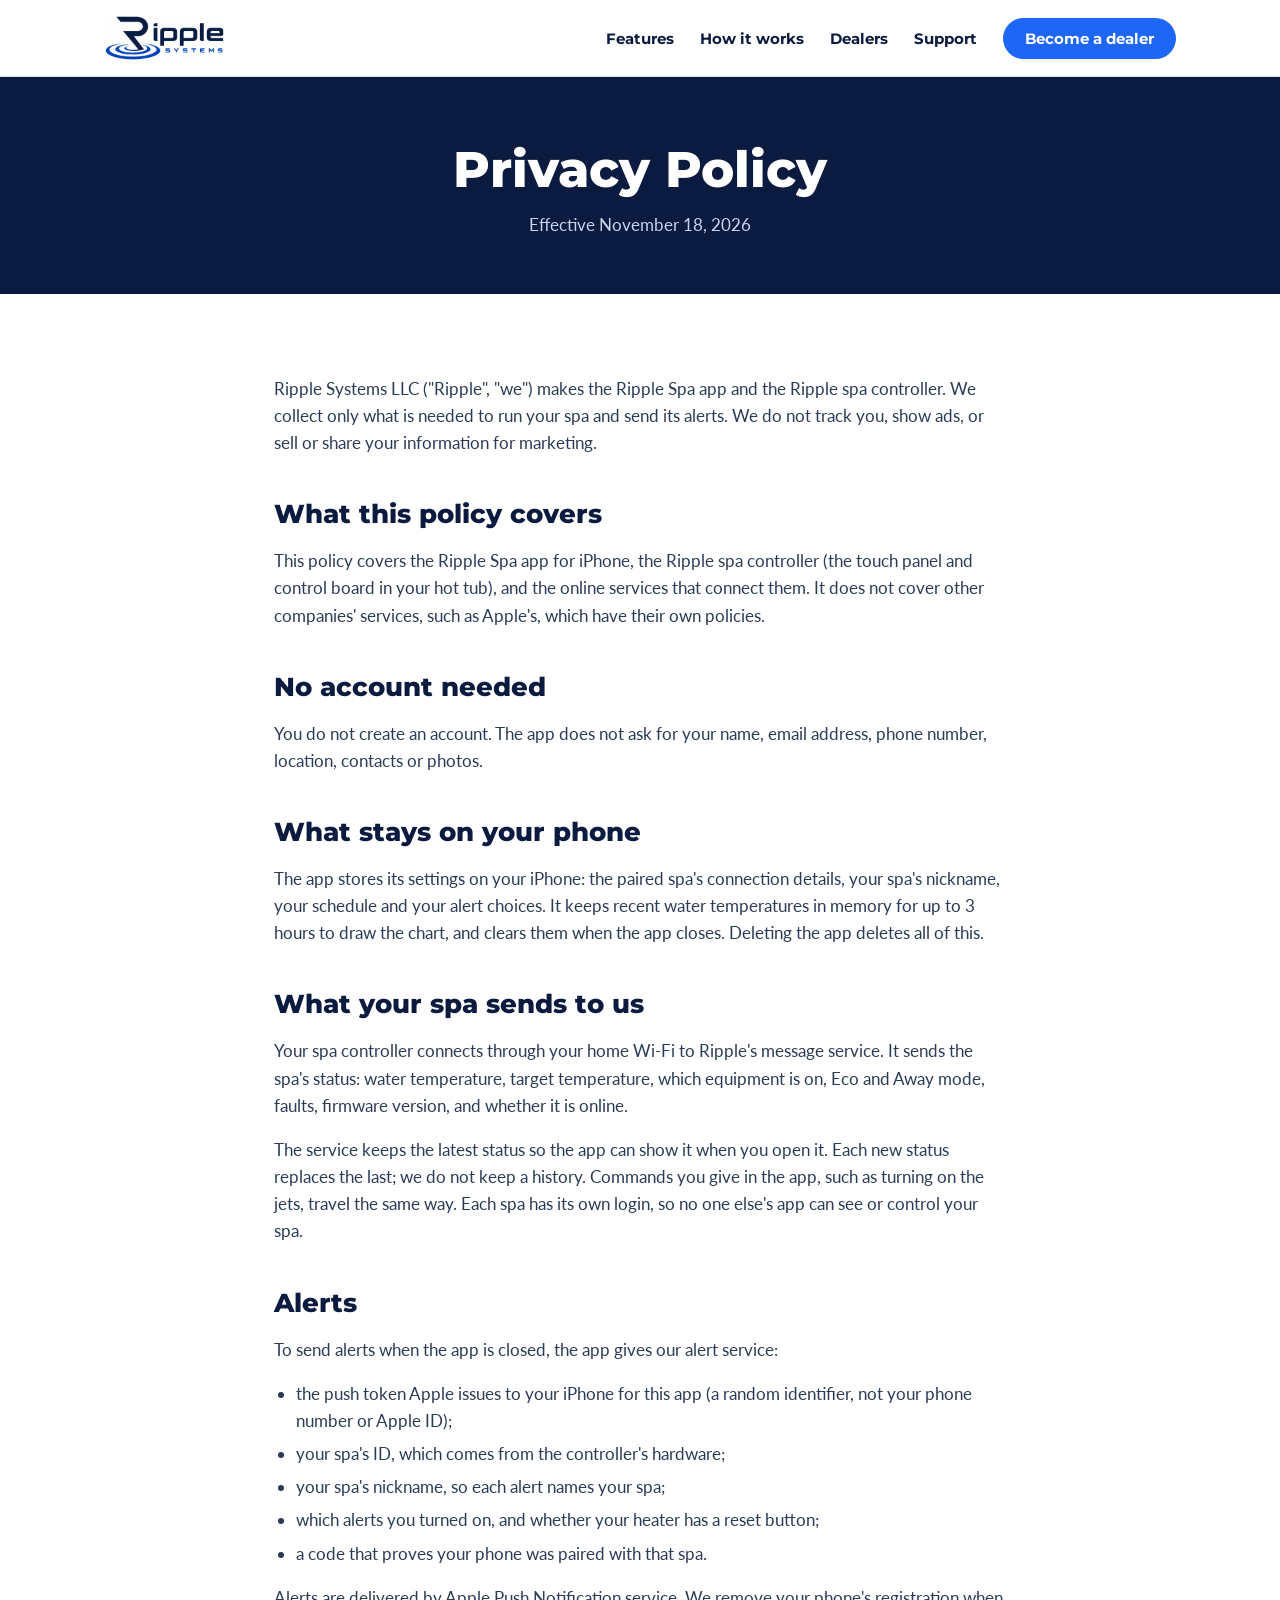
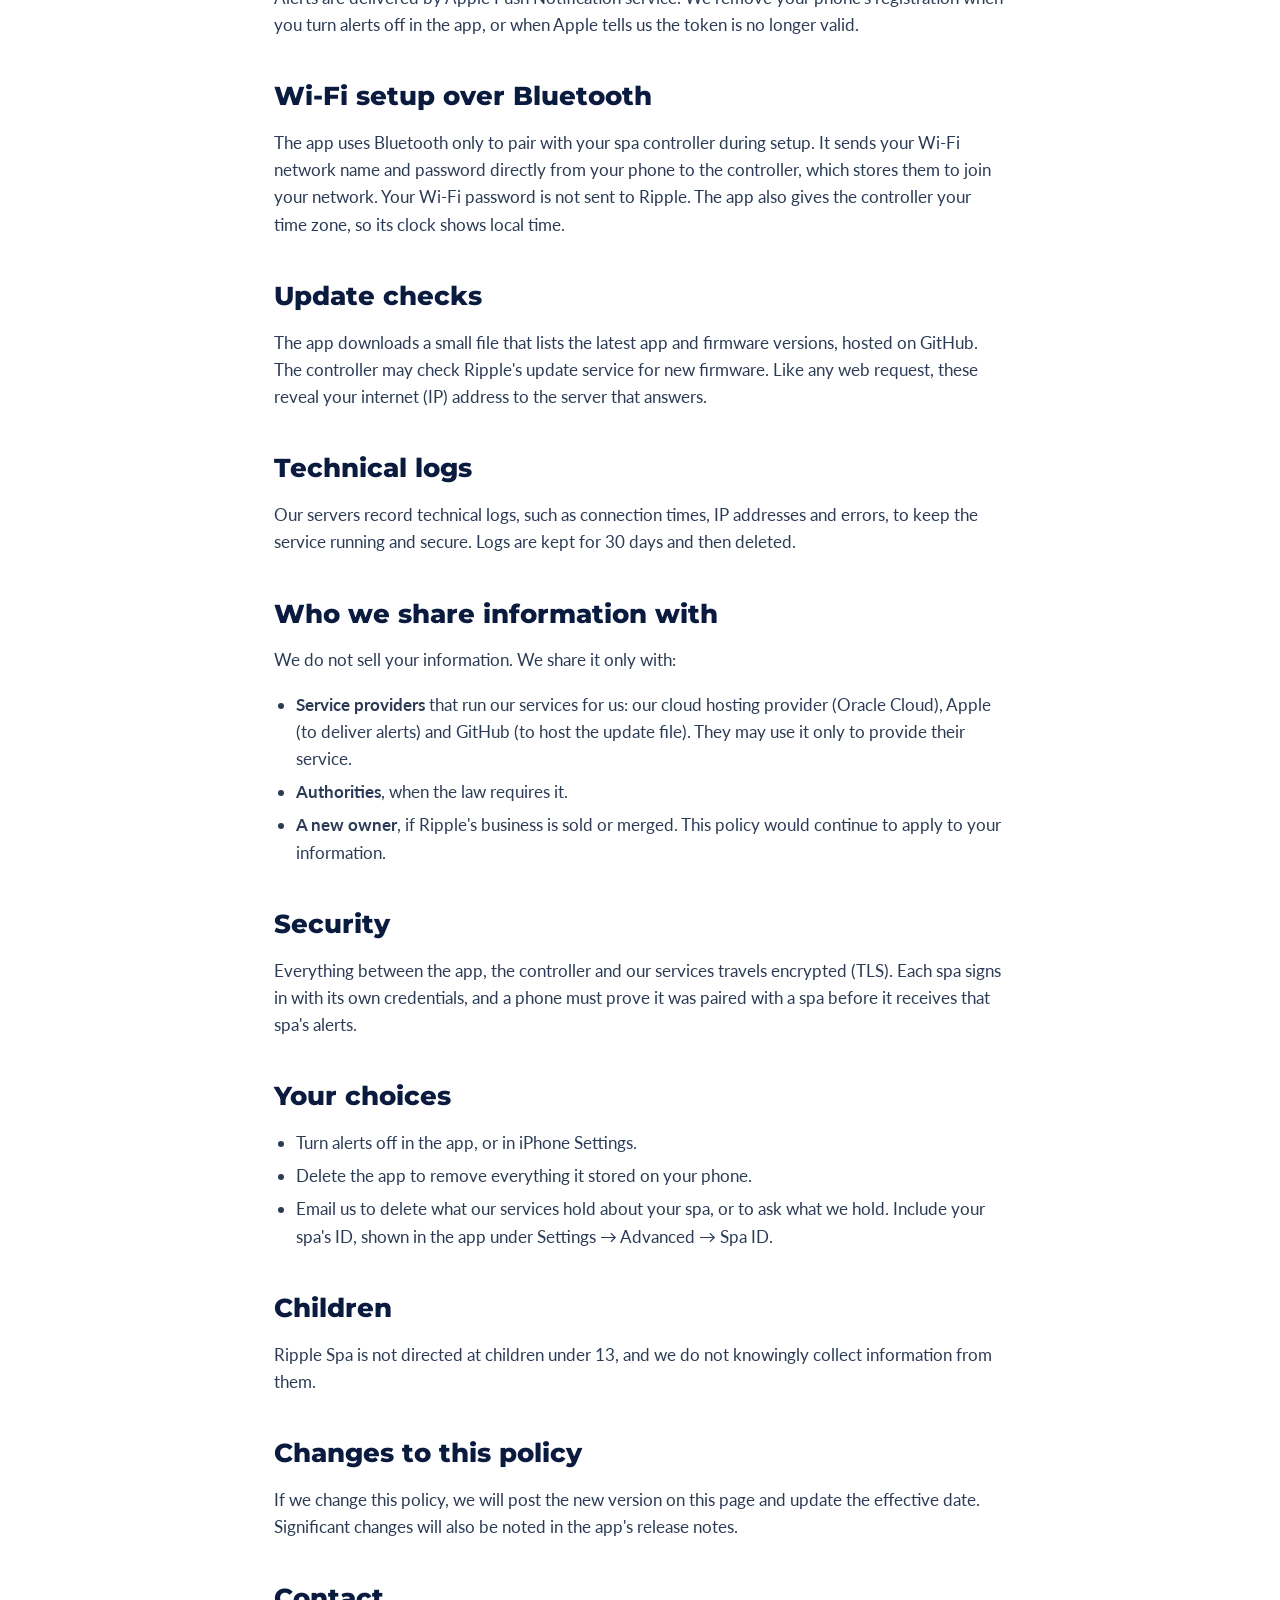
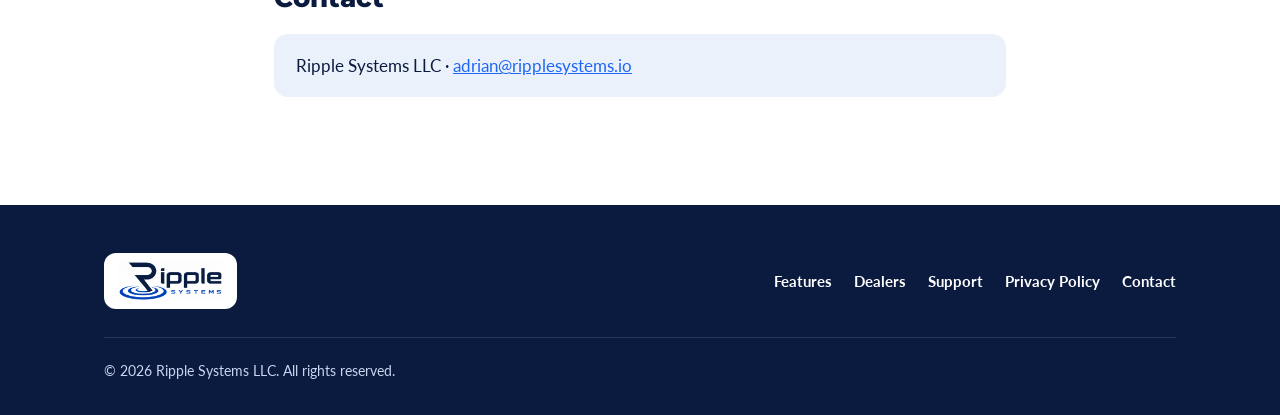
==== privacy/index.html @ 6550d997 "First revision of ripplesystems.io Home page from the dealer flyer, laid out after tidedrycleanerstx" ====
<!doctype html>
<html lang="en">
<head>
<meta charset="utf-8">
<meta name="viewport" content="width=device-width, initial-scale=1">
<title>Privacy Policy | Ripple Systems</title>
<meta name="description" content="How the Ripple Spa app, the Ripple spa controller and Ripple's services handle your information.">
<link rel="icon" href="/assets/favicon.png">
<link rel="apple-touch-icon" href="/assets/apple-touch-icon.png">
<link rel="preconnect" href="https://fonts.googleapis.com">
<link rel="preconnect" href="https://fonts.gstatic.com" crossorigin>
<link href="https://fonts.googleapis.com/css2?family=Montserrat:wght@600;700;800&family=Lato:wght@400;700&display=swap" rel="stylesheet">
<link rel="stylesheet" href="/styles.css">
</head>
<body>

<header class="site-header">
  <div class="wrap">
    <a class="brand" href="/"><img src="/assets/logo-banner.png" alt="Ripple Systems" width="121" height="46"></a>
    <nav class="nav" aria-label="Main">
      <a href="/#features">Features</a>
      <a href="/#how">How it works</a>
      <a href="/#dealers">Dealers</a>
      <a href="/support/">Support</a>
      <a class="btn btn-small" href="/#dealers">Become a dealer</a>
    </nav>
  </div>
</header>

<main>
  <section class="page-hero">
    <div class="wrap">
      <h1>Privacy Policy</h1>
      <p>Effective November 18, 2026</p>
    </div>
  </section>

  <article class="prose">
    <p>Ripple Systems LLC ("Ripple", "we") makes the Ripple Spa app and the Ripple spa controller. We collect only what is needed to run your spa and send its alerts. We do not track you, show ads, or sell or share your information for marketing.</p>

    <h2>What this policy covers</h2>
    <p>This policy covers the Ripple Spa app for iPhone, the Ripple spa controller (the touch panel and control board in your hot tub), and the online services that connect them. It does not cover other companies' services, such as Apple's, which have their own policies.</p>

    <h2>No account needed</h2>
    <p>You do not create an account. The app does not ask for your name, email address, phone number, location, contacts or photos.</p>

    <h2>What stays on your phone</h2>
    <p>The app stores its settings on your iPhone: the paired spa's connection details, your spa's nickname, your schedule and your alert choices. It keeps recent water temperatures in memory for up to 3 hours to draw the chart, and clears them when the app closes. Deleting the app deletes all of this.</p>

    <h2>What your spa sends to us</h2>
    <p>Your spa controller connects through your home Wi-Fi to Ripple's message service. It sends the spa's status: water temperature, target temperature, which equipment is on, Eco and Away mode, faults, firmware version, and whether it is online.</p>
    <p>The service keeps the latest status so the app can show it when you open it. Each new status replaces the last; we do not keep a history. Commands you give in the app, such as turning on the jets, travel the same way. Each spa has its own login, so no one else's app can see or control your spa.</p>

    <h2>Alerts</h2>
    <p>To send alerts when the app is closed, the app gives our alert service:</p>
    <ul>
      <li>the push token Apple issues to your iPhone for this app (a random identifier, not your phone number or Apple ID);</li>
      <li>your spa's ID, which comes from the controller's hardware;</li>
      <li>your spa's nickname, so each alert names your spa;</li>
      <li>which alerts you turned on, and whether your heater has a reset button;</li>
      <li>a code that proves your phone was paired with that spa.</li>
    </ul>
    <p>Alerts are delivered by Apple Push Notification service. We remove your phone's registration when you turn alerts off in the app, or when Apple tells us the token is no longer valid.</p>

    <h2>Wi-Fi setup over Bluetooth</h2>
    <p>The app uses Bluetooth only to pair with your spa controller during setup. It sends your Wi-Fi network name and password directly from your phone to the controller, which stores them to join your network. Your Wi-Fi password is not sent to Ripple. The app also gives the controller your time zone, so its clock shows local time.</p>

    <h2>Update checks</h2>
    <p>The app downloads a small file that lists the latest app and firmware versions, hosted on GitHub. The controller may check Ripple's update service for new firmware. Like any web request, these reveal your internet (IP) address to the server that answers.</p>

    <h2>Technical logs</h2>
    <p>Our servers record technical logs, such as connection times, IP addresses and errors, to keep the service running and secure. Logs are kept for 30 days and then deleted.</p>

    <h2>Who we share information with</h2>
    <p>We do not sell your information. We share it only with:</p>
    <ul>
      <li><b>Service providers</b> that run our services for us: our cloud hosting provider (Oracle Cloud), Apple (to deliver alerts) and GitHub (to host the update file). They may use it only to provide their service.</li>
      <li><b>Authorities</b>, when the law requires it.</li>
      <li><b>A new owner</b>, if Ripple's business is sold or merged. This policy would continue to apply to your information.</li>
    </ul>

    <h2>Security</h2>
    <p>Everything between the app, the controller and our services travels encrypted (TLS). Each spa signs in with its own credentials, and a phone must prove it was paired with a spa before it receives that spa's alerts.</p>

    <h2>Your choices</h2>
    <ul>
      <li>Turn alerts off in the app, or in iPhone Settings.</li>
      <li>Delete the app to remove everything it stored on your phone.</li>
      <li>Email us to delete what our services hold about your spa, or to ask what we hold. Include your spa's ID, shown in the app under Settings → Advanced → Spa ID.</li>
    </ul>

    <h2>Children</h2>
    <p>Ripple Spa is not directed at children under 13, and we do not knowingly collect information from them.</p>

    <h2>Changes to this policy</h2>
    <p>If we change this policy, we will post the new version on this page and update the effective date. Significant changes will also be noted in the app's release notes.</p>

    <h2>Contact</h2>
    <div class="callout">Ripple Systems LLC · <a href="mailto:adrian@ripplesystems.io">adrian@ripplesystems.io</a></div>
  </article>
</main>

<footer class="site-footer">
  <div class="wrap">
    <a class="footer-logo" href="/"><img src="/assets/logo-banner.png" alt="Ripple Systems" width="105" height="40"></a>
    <nav class="footer-links" aria-label="Footer">
      <a href="/#features">Features</a>
      <a href="/#dealers">Dealers</a>
      <a href="/support/">Support</a>
      <a href="/privacy/">Privacy Policy</a>
      <a href="mailto:adrian@ripplesystems.io">Contact</a>
    </nav>
    <div class="copyright">© 2026 Ripple Systems LLC. All rights reserved.</div>
  </div>
</footer>

</body>
</html>
---- styles.css ----
/* Ripple Systems — ripplesystems.io
   Layout after tidedrycleanerstx.com: a bold hero, a two-up action band, three
   icon steps, a pale stats band, a dark tile grid, a promo card, a contact band.
   Ripple's palette in their roles: blue for actions, amber for the one promo,
   navy for dark bands, pale blue for light ones. */

:root {
  --navy: #0B1B3F;
  --navy-2: #12285A;
  --blue: #1E66F5;
  --blue-dark: #1553C9;
  --cyan: #22D3EE;
  --amber: #FFB020;
  --pale: #EAF1FB;
  --ink: #0B1B3F;
  --muted: #4A5A73;
  --line: #D5DEEA;
  --white: #FFFFFF;
  --radius: 18px;
  --wrap: 1120px;
}

* { box-sizing: border-box; }

html { scroll-behavior: smooth; }

body {
  margin: 0;
  background: var(--white);
  color: var(--ink);
  font: 17px/1.6 'Lato', system-ui, sans-serif;
  -webkit-font-smoothing: antialiased;
}

h1, h2, h3 {
  font-family: 'Montserrat', system-ui, sans-serif;
  line-height: 1.15;
  margin: 0;
}

img { max-width: 100%; height: auto; display: block; }

a { color: var(--blue); }
a:hover { color: var(--blue-dark); }

.wrap { max-width: var(--wrap); margin: 0 auto; padding: 0 24px; }

/* ── Buttons: pills, heavy type, like the reference ─────────────────────── */
.btn {
  display: inline-block;
  padding: 15px 26px;
  border-radius: 100px;
  background: var(--blue);
  color: var(--white);
  font: 800 16px/1 'Montserrat', sans-serif;
  text-decoration: none;
  transition: background-color 200ms;
}
.btn:hover { background: var(--blue-dark); color: var(--white); }
.btn-small { padding: 11px 22px; font-size: 15px; }
.btn-light { background: var(--white); color: var(--navy); }
.btn-light:hover { background: var(--pale); color: var(--navy); }
.btn-dark { background: var(--navy); color: var(--white); }
.btn-dark:hover { background: var(--navy-2); color: var(--white); }
.btn-ghost { background: transparent; color: var(--white); box-shadow: inset 0 0 0 2px rgba(255,255,255,0.6); }
.btn-ghost:hover { background: rgba(255,255,255,0.1); color: var(--white); }

/* ── Announcement bar ───────────────────────────────────────────────────── */
.announce {
  background: var(--navy);
  color: #DCE6F7;
  font-size: 14px;
  text-align: center;
  padding: 9px 16px;
}
.announce strong { color: var(--cyan); }

/* ── Header ─────────────────────────────────────────────────────────────── */
.site-header {
  position: sticky; top: 0; z-index: 50;
  background: var(--white);
  border-bottom: 1px solid var(--line);
}
.site-header .wrap {
  display: flex; align-items: center; justify-content: space-between;
  gap: 20px; min-height: 76px;
}
.brand img { height: 46px; width: auto; }
.nav { display: flex; align-items: center; gap: 26px; }
.nav a {
  color: var(--ink);
  font: 700 15px 'Montserrat', sans-serif;
  text-decoration: none;
}
.nav a:hover { color: var(--blue); }
.nav .btn { color: var(--white); }

/* ── Hero ───────────────────────────────────────────────────────────────── */
.hero {
  position: relative;
  overflow: hidden;
  background:
    radial-gradient(circle at 50% 118%, rgba(34,211,238,0.22), transparent 55%),
    linear-gradient(180deg, var(--navy) 0%, var(--navy-2) 100%);
  color: var(--white);
  text-align: center;
  padding: 84px 0 0;
}
/* Ripples: concentric rings behind the headline */
.hero::before, .hero::after {
  content: ""; position: absolute; left: 50%; top: 56%;
  border-radius: 50%; border: 2px solid rgba(34,211,238,0.18);
  transform: translate(-50%, -50%); pointer-events: none;
}
.hero::before { width: 900px; height: 900px; }
.hero::after { width: 1400px; height: 1400px; border-color: rgba(34,211,238,0.10); }
.hero .wrap { position: relative; z-index: 1; }
.eyebrow {
  display: inline-block;
  padding: 6px 14px;
  border-radius: 100px;
  background: var(--amber);
  color: var(--navy);
  font: 800 13px 'Montserrat', sans-serif;
  letter-spacing: 1.5px;
  text-transform: uppercase;
}
.hero h1 {
  margin: 20px auto 0;
  max-width: 820px;
  font-size: clamp(40px, 6vw, 66px);
  font-weight: 800;
  letter-spacing: -1px;
}
.hero h1 span { color: var(--cyan); }
.hero p.lead {
  margin: 18px auto 0;
  max-width: 640px;
  color: #C8D6F0;
  font-size: 19px;
}
.hero .actions { margin-top: 30px; display: flex; gap: 14px; justify-content: center; flex-wrap: wrap; }

.devices {
  position: relative;
  margin: 56px auto 0;
  max-width: 880px;
  display: flex; align-items: flex-end; justify-content: center; gap: 28px;
}
.panel-frame {
  flex: 1 1 auto;
  max-width: 600px;
  padding: 14px;
  border-radius: 26px 26px 0 0;
  background: #05080F;
  box-shadow: 0 -10px 60px rgba(0,0,0,0.35);
}
.panel-frame img { border-radius: 10px 10px 0 0; }
.phone-frame {
  flex: 0 0 auto;
  width: 200px;
  padding: 8px 8px 0;
  border-radius: 34px 34px 0 0;
  background: #05080F;
  box-shadow: 0 -10px 60px rgba(0,0,0,0.45);
}
.phone-frame img { border-radius: 27px 27px 0 0; height: 330px; object-fit: cover; object-position: top; }

/* ── Two-up action band ─────────────────────────────────────────────────── */
.action-band { background: var(--white); border-bottom: 1px solid var(--line); }
.action-band .wrap { display: grid; grid-template-columns: 1fr 1fr; }
.action-col { padding: 48px 40px; text-align: center; }
.action-col + .action-col { border-left: 1px solid var(--line); }
.action-col h2 { font-size: 26px; font-weight: 800; }
.action-col p { margin: 10px auto 20px; max-width: 420px; color: var(--muted); }

/* ── Section basics ─────────────────────────────────────────────────────── */
.section { padding: 88px 0; }
.section-title { font-size: clamp(30px, 4vw, 42px); font-weight: 800; text-align: center; }
.section-title .small {
  display: block; margin-bottom: 8px;
  color: var(--blue);
  font-size: 15px; font-weight: 800; letter-spacing: 2px; text-transform: uppercase;
}
.section-lead { margin: 16px auto 0; max-width: 680px; text-align: center; color: var(--muted); font-size: 18px; }

/* ── Three steps ────────────────────────────────────────────────────────── */
.steps { list-style: none; margin: 52px 0 0; padding: 0; display: grid; grid-template-columns: repeat(3, 1fr); gap: 36px; }
.step { text-align: center; }
.step-icon {
  width: 96px; height: 96px; margin: 0 auto 20px;
  border-radius: 50%;
  display: grid; place-items: center;
  background: var(--pale); color: var(--blue);
}
.step-icon svg { width: 44px; height: 44px; }
.step h3 { font-size: 22px; font-weight: 800; }
.step h3 .num { color: var(--blue); margin-right: 6px; }
.step p { margin: 8px auto 0; max-width: 300px; color: var(--muted); }

/* ── Stats band ─────────────────────────────────────────────────────────── */
.stats { background: var(--pale); }
.stat-list { list-style: none; margin: 48px 0 0; padding: 0; display: grid; grid-template-columns: repeat(4, 1fr); gap: 18px; }
.stat {
  padding: 30px 18px;
  border-radius: var(--radius);
  background: var(--white);
  text-align: center;
  box-shadow: 0 8px 24px rgba(11,27,63,0.06);
}
.stat .value { font: 800 40px/1 'Montserrat', sans-serif; color: var(--blue); }
.stat .label { margin-top: 10px; font-weight: 700; }
.stat .note { margin-top: 4px; color: var(--muted); font-size: 15px; }

/* ── Feature tiles on navy ──────────────────────────────────────────────── */
.features { background: var(--navy); color: var(--white); }
.features .section-title .small { color: var(--cyan); }
.features .section-lead { color: #C8D6F0; }
.tile-grid { list-style: none; margin: 48px 0 0; padding: 0; display: grid; grid-template-columns: repeat(3, 1fr); gap: 18px; }
.tile {
  padding: 28px 26px;
  border-radius: var(--radius);
  background: rgba(255,255,255,0.06);
  border: 1px solid rgba(255,255,255,0.10);
}
.tile svg { width: 34px; height: 34px; color: var(--cyan); }
.tile h3 { margin-top: 16px; font-size: 20px; font-weight: 800; }
.tile p { margin: 8px 0 0; color: #C8D6F0; font-size: 16px; }

/* ── Showcase rows ──────────────────────────────────────────────────────── */
.split { display: grid; grid-template-columns: 1fr 1fr; gap: 56px; align-items: center; }
.split h2 { font-size: clamp(28px, 3.5vw, 38px); font-weight: 800; }
.split p { color: var(--muted); }
.split ul { padding-left: 20px; color: var(--muted); }
.split li { margin: 4px 0; }
.panel-pair { display: grid; gap: 16px; }
.panel-pair figure { margin: 0; }
.panel-pair .screen { padding: 10px; border-radius: 16px; background: #05080F; }
.panel-pair .screen img { border-radius: 6px; }
.panel-pair figcaption { margin-top: 8px; font: 700 15px 'Montserrat', sans-serif; }

.phones { list-style: none; margin: 48px 0 0; padding: 0; display: grid; grid-template-columns: repeat(4, 1fr); gap: 24px; }
.phones li { text-align: center; }
.phones .screen { padding: 6px; border-radius: 30px; background: #05080F; box-shadow: 0 16px 36px rgba(11,27,63,0.2); }
.phones .screen img { border-radius: 24px; aspect-ratio: 9 / 19.5; object-fit: cover; object-position: top; width: 100%; }
.phones h3 { margin-top: 14px; font-size: 17px; font-weight: 800; }

/* ── Promo card ─────────────────────────────────────────────────────────── */
.promo {
  display: flex; align-items: center; justify-content: space-between; gap: 24px; flex-wrap: wrap;
  padding: 40px 44px;
  border-radius: 24px;
  background: var(--amber);
  color: var(--navy);
}
.promo .tag { font: 800 13px 'Montserrat', sans-serif; letter-spacing: 1.5px; text-transform: uppercase; }
.promo h2 { margin-top: 6px; font-size: clamp(26px, 3.4vw, 36px); font-weight: 800; }
.promo p { margin: 6px 0 0; font-weight: 700; }

.safety {
  margin-top: 28px;
  display: flex; gap: 14px; align-items: center;
  padding: 20px 24px;
  border-radius: var(--radius);
  background: var(--pale);
  color: var(--muted);
}
.safety svg { flex: 0 0 auto; width: 28px; height: 28px; color: #15803D; }
.safety b { color: var(--ink); }

/* ── Contact band ───────────────────────────────────────────────────────── */
.contact { background: var(--pale); text-align: center; }
.contact-card {
  margin: 36px auto 0; max-width: 520px;
  padding: 34px;
  border-radius: var(--radius);
  background: var(--white);
  box-shadow: 0 8px 24px rgba(11,27,63,0.06);
}
.contact-card .icon { width: 64px; height: 64px; margin: 0 auto 14px; border-radius: 50%; display: grid; place-items: center; background: var(--pale); color: var(--blue); }
.contact-card .icon svg { width: 30px; height: 30px; }
.contact-card h3 { font-size: 20px; font-weight: 800; }
.contact-card a.email { display: inline-block; margin-top: 6px; font: 700 18px 'Montserrat', sans-serif; text-decoration: none; }

/* ── Footer ─────────────────────────────────────────────────────────────── */
.site-footer { background: var(--navy); color: #C8D6F0; padding: 48px 0 32px; font-size: 15px; }
.site-footer .wrap { display: flex; flex-wrap: wrap; gap: 28px; align-items: center; justify-content: space-between; }
.footer-logo { padding: 8px 14px; border-radius: 12px; background: var(--white); }
.footer-logo img { height: 40px; width: auto; }
.footer-links { display: flex; flex-wrap: wrap; gap: 22px; }
.footer-links a { color: var(--white); text-decoration: none; font-weight: 700; }
.footer-links a:hover { color: var(--cyan); }
.copyright { flex-basis: 100%; padding-top: 22px; border-top: 1px solid rgba(255,255,255,0.12); font-size: 14px; }

/* ── Text pages (privacy, support) ──────────────────────────────────────── */
.page-hero { background: var(--navy); color: var(--white); padding: 64px 0 56px; text-align: center; }
.page-hero h1 { font-size: clamp(34px, 5vw, 50px); font-weight: 800; }
.page-hero p { margin: 12px auto 0; max-width: 620px; color: #C8D6F0; }
.page-hero a { color: var(--cyan); }
.prose { max-width: 780px; margin: 0 auto; padding: 64px 24px 88px; }
.prose h2 { margin: 44px 0 10px; font-size: 26px; font-weight: 800; }
.prose h2:first-child { margin-top: 0; }
.prose p, .prose li { color: #2B3B55; }
.prose ul, .prose ol { padding-left: 22px; }
.prose li { margin: 6px 0; }
.prose .meta { color: var(--muted); font-size: 15px; }
.table-wrap { overflow-x: auto; margin: 14px 0; }
.prose table { width: 100%; border-collapse: collapse; font-size: 16px; }
.prose th, .prose td { padding: 12px 14px; border-bottom: 1px solid var(--line); text-align: left; vertical-align: top; }
.prose th { background: var(--pale); font-family: 'Montserrat', sans-serif; font-size: 14px; }
.callout { margin: 20px 0; padding: 18px 22px; border-radius: 14px; background: var(--pale); }

/* ── Small screens ──────────────────────────────────────────────────────── */
@media (max-width: 860px) {
  .site-header .wrap { flex-wrap: wrap; justify-content: center; padding-top: 12px; padding-bottom: 12px; }
  .nav { flex-wrap: wrap; justify-content: center; gap: 14px 20px; }
  .action-band .wrap { grid-template-columns: 1fr; }
  .action-col + .action-col { border-left: 0; border-top: 1px solid var(--line); }
  .steps, .tile-grid { grid-template-columns: 1fr; }
  .stat-list, .phones { grid-template-columns: 1fr 1fr; }
  .split { grid-template-columns: 1fr; gap: 32px; }
  .phone-frame { display: none; }
  .section { padding: 64px 0; }
  .promo { padding: 32px 26px; }
}
@media (max-width: 480px) {
  body { font-size: 16px; }
  .wrap { padding: 0 16px; }
  .brand img { height: 38px; }
  .action-col { padding: 40px 8px; }
  .stat .value { font-size: 32px; }
}
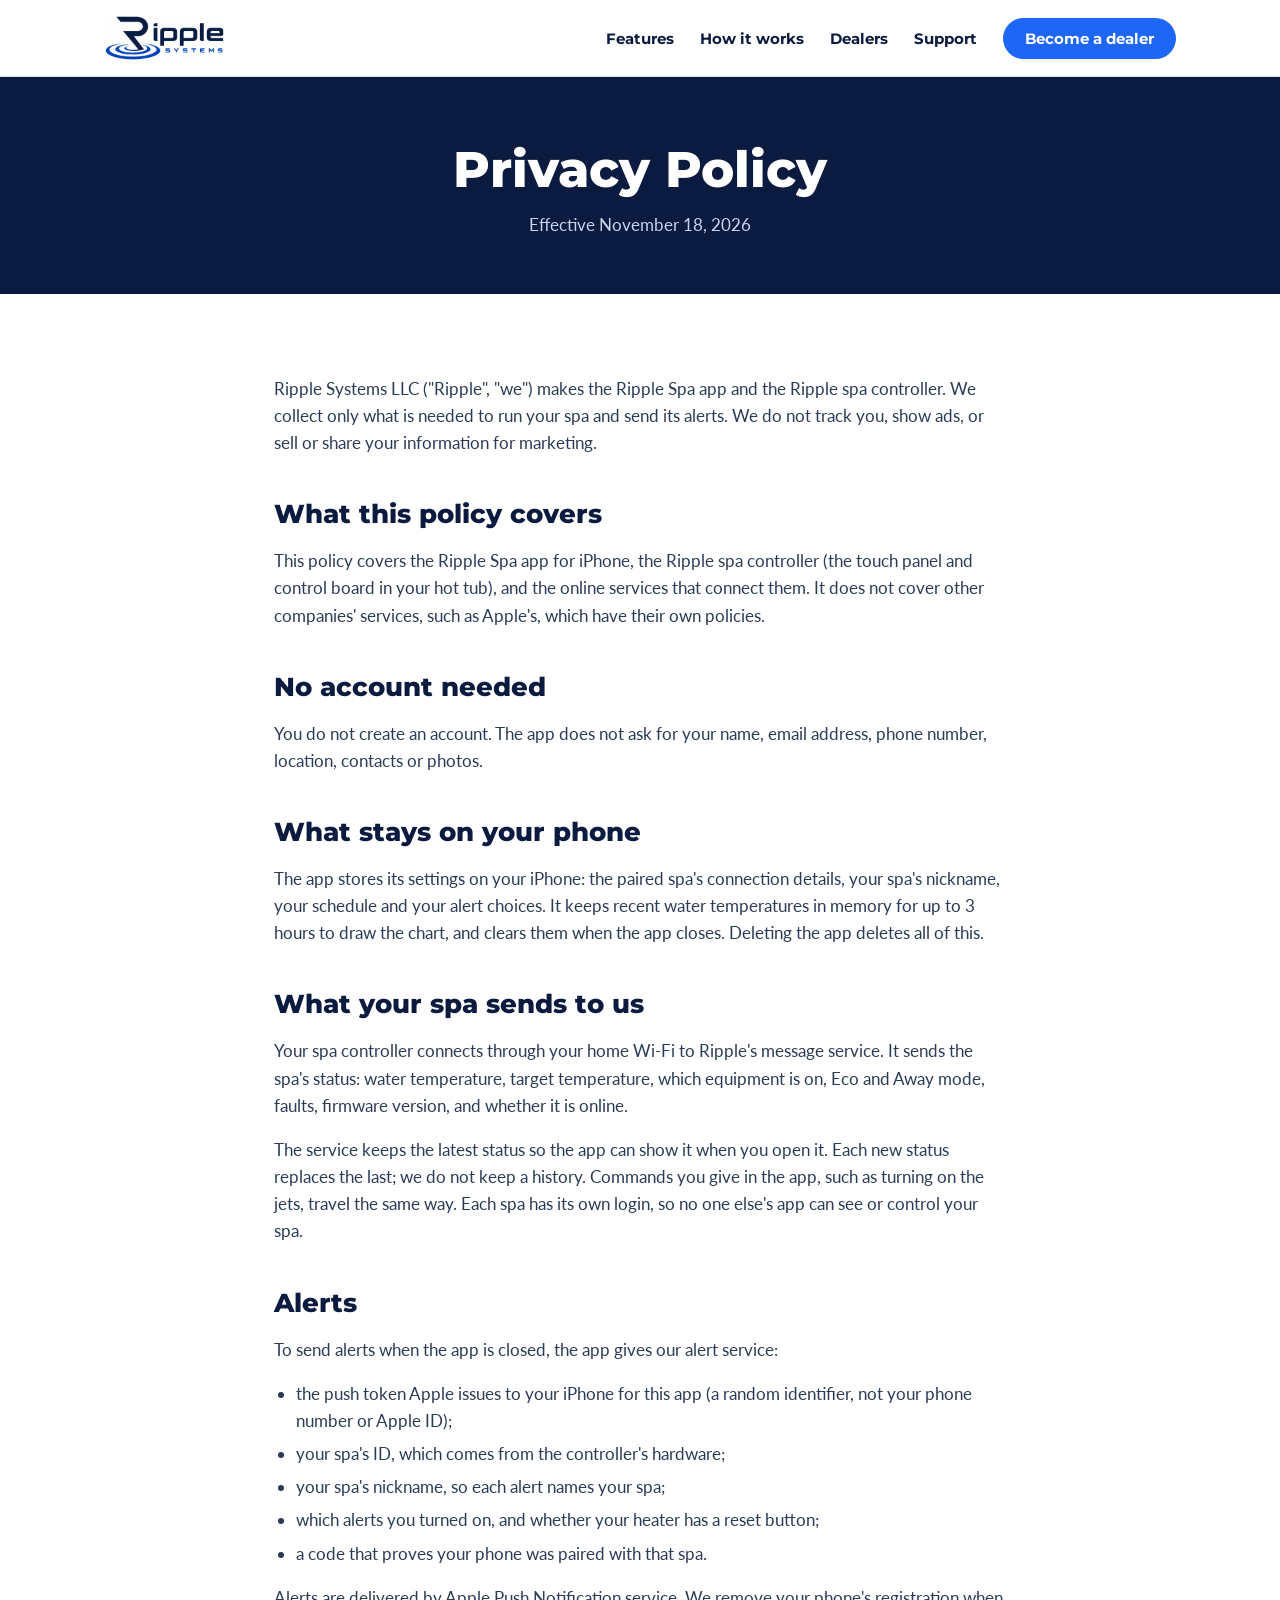
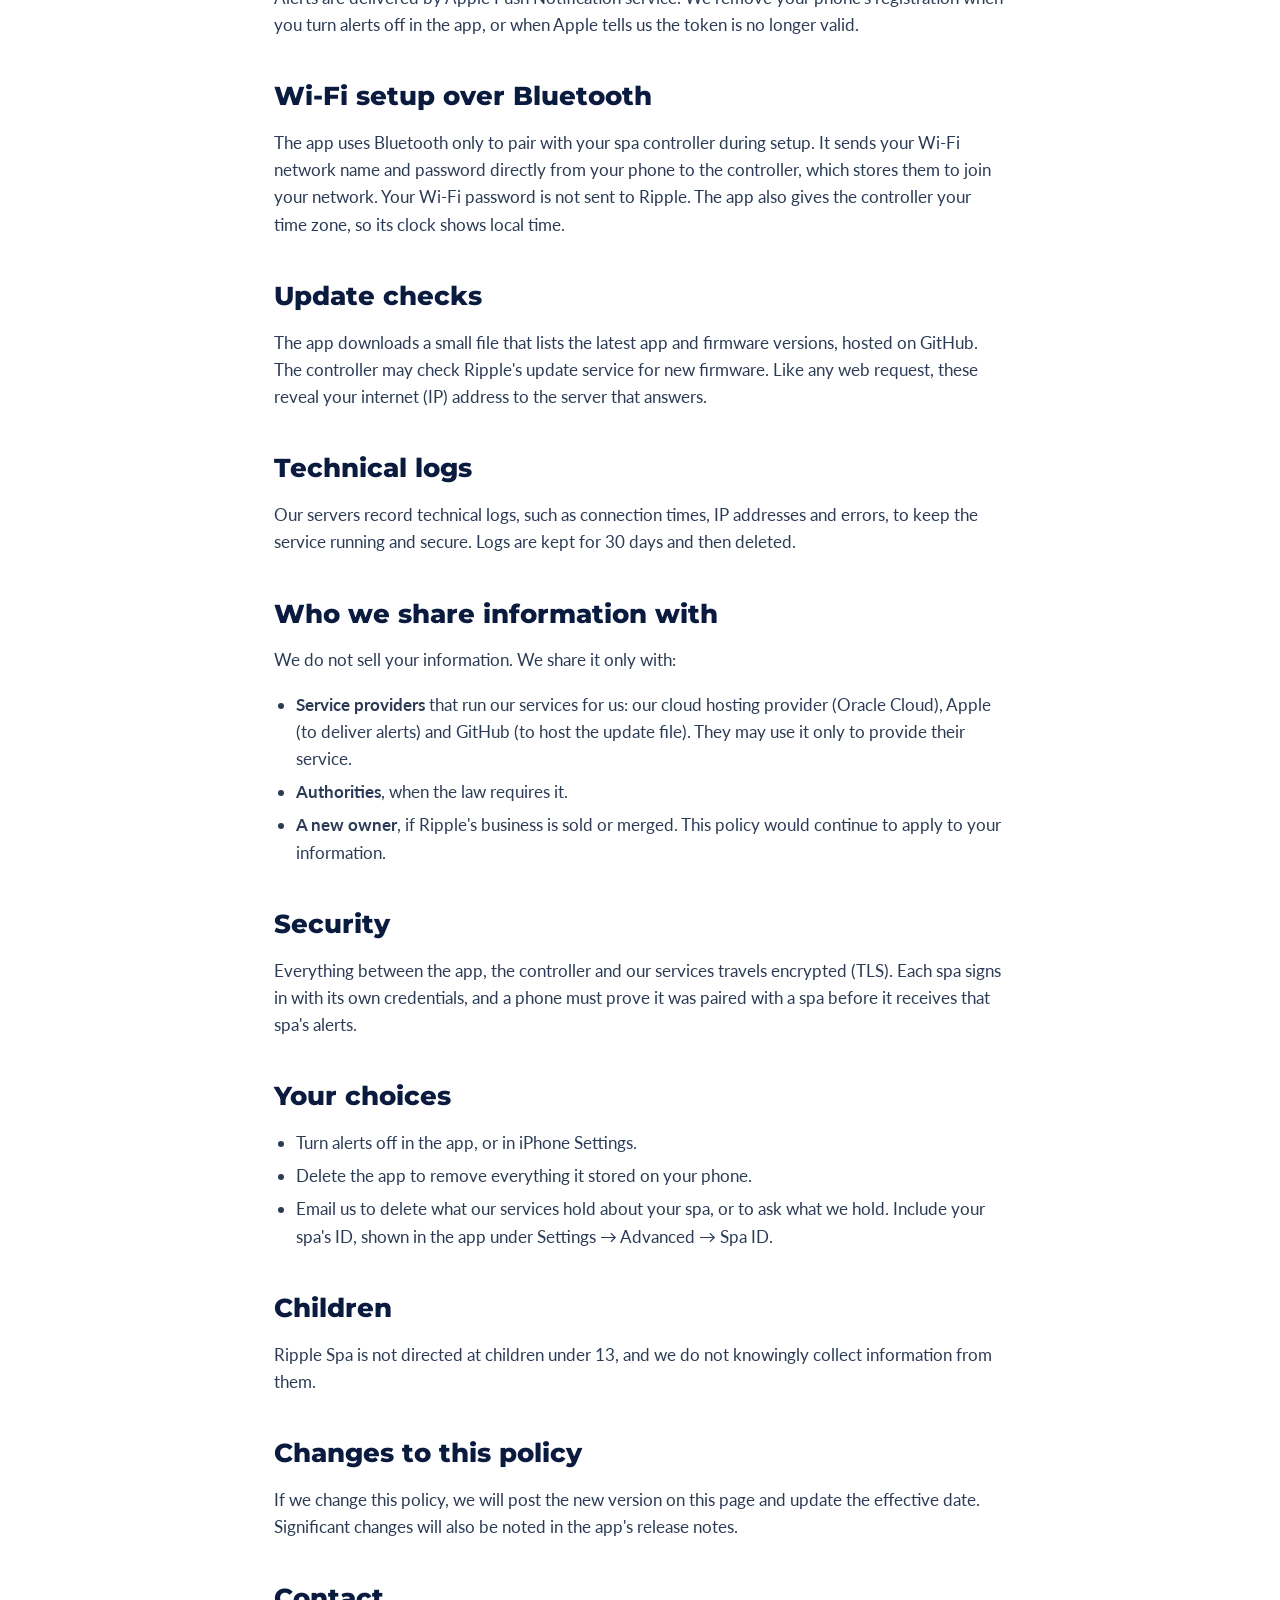
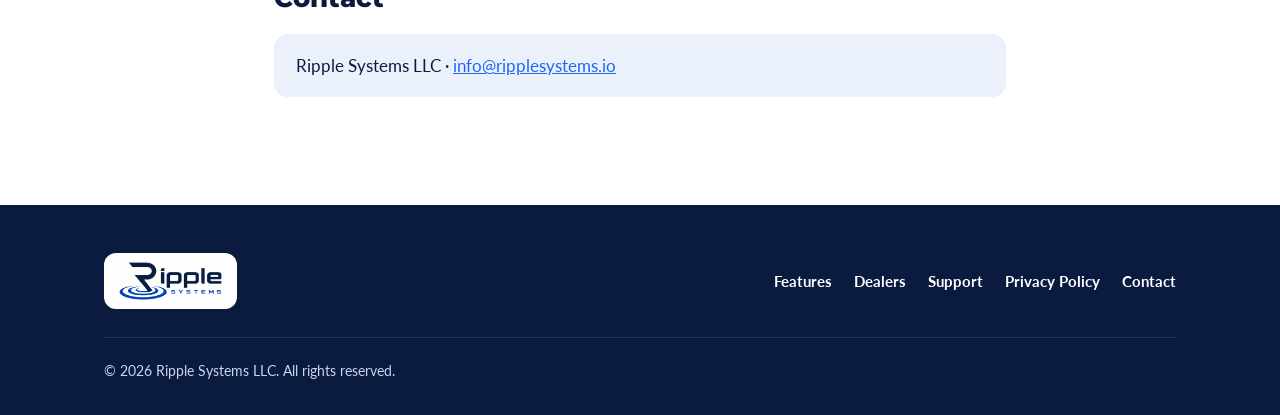
==== commit e68e6f35: "Use info@ and support@ for the site's contact addresses Dealer inquiries, the homepage and privacy c" ====
--- a/privacy/index.html
+++ b/privacy/index.html
@@ -96,7 +96,7 @@
     <p>If we change this policy, we will post the new version on this page and update the effective date. Significant changes will also be noted in the app's release notes.</p>
 
     <h2>Contact</h2>
-    <div class="callout">Ripple Systems LLC · <a href="mailto:adrian@ripplesystems.io">adrian@ripplesystems.io</a></div>
+    <div class="callout">Ripple Systems LLC · <a href="mailto:info@ripplesystems.io">info@ripplesystems.io</a></div>
   </article>
 </main>
 
@@ -108,7 +108,7 @@
       <a href="/#dealers">Dealers</a>
       <a href="/support/">Support</a>
       <a href="/privacy/">Privacy Policy</a>
-      <a href="mailto:adrian@ripplesystems.io">Contact</a>
+      <a href="mailto:info@ripplesystems.io">Contact</a>
     </nav>
     <div class="copyright">© 2026 Ripple Systems LLC. All rights reserved.</div>
   </div>
--- a/styles.css
+++ b/styles.css
@@ -23,6 +23,9 @@
 * { box-sizing: border-box; }
 
 html { scroll-behavior: smooth; }
+/* Anchor jumps (#features, #panel…) stop below the sticky header */
+[id] { scroll-margin-top: 96px; }
+@media (max-width: 860px) { [id] { scroll-margin-top: 150px; } }
 
 body {
   margin: 0;
@@ -239,6 +242,33 @@
 .panel-pair .screen img { border-radius: 6px; }
 .panel-pair figcaption { margin-top: 8px; font: 700 15px 'Montserrat', sans-serif; }
 
+/* Panel rotator: five slides crossfade, 4 s each (20 s cycle), CSS only.
+   Slide n starts at 4(n-1) s; a negative delay of (20 - 4(n-1)) s puts it
+   there without a blank first pass. Each shows for ~3.5 s, then a 0.6 s
+   crossfade with the next. */
+.panel-rotator .screen { padding: 10px; border-radius: 16px; background: #05080F; }
+.panel-rotator .slides { position: relative; aspect-ratio: 5 / 3; border-radius: 6px; overflow: hidden; }
+.panel-rotator .slides img { position: absolute; inset: 0; width: 100%; height: 100%; object-fit: cover; }
+.panel-rotator .captions { display: grid; margin-top: 10px; }  /* stacked: as tall as the longest */
+.panel-rotator .captions span { grid-area: 1 / 1; font: 700 15px 'Montserrat', sans-serif; }
+.panel-rotator .slide { opacity: 0; animation: panel-rotate 20s infinite; }
+.panel-rotator .slide:nth-child(1) { animation-delay: 0s; }
+.panel-rotator .slide:nth-child(2) { animation-delay: -16s; }
+.panel-rotator .slide:nth-child(3) { animation-delay: -12s; }
+.panel-rotator .slide:nth-child(4) { animation-delay: -8s; }
+.panel-rotator .slide:nth-child(5) { animation-delay: -4s; }
+@keyframes panel-rotate {
+  0%    { opacity: 1; }
+  17.4% { opacity: 1; }
+  20.4% { opacity: 0; }
+  97%   { opacity: 0; }
+  100%  { opacity: 1; }
+}
+@media (prefers-reduced-motion: reduce) {
+  .panel-rotator .slide { animation: none; }
+  .panel-rotator .slide:nth-child(1) { opacity: 1; }
+}
+
 .phones { list-style: none; margin: 48px 0 0; padding: 0; display: grid; grid-template-columns: repeat(4, 1fr); gap: 24px; }
 .phones li { text-align: center; }
 .phones .screen { padding: 6px; border-radius: 30px; background: #05080F; box-shadow: 0 16px 36px rgba(11,27,63,0.2); }
@@ -281,6 +311,7 @@
 .contact-card .icon svg { width: 30px; height: 30px; }
 .contact-card h3 { font-size: 20px; font-weight: 800; }
 .contact-card a.email { display: inline-block; margin-top: 6px; font: 700 18px 'Montserrat', sans-serif; text-decoration: none; }
+.contact-card a.email + h3 { margin-top: 22px; }
 
 /* ── Footer ─────────────────────────────────────────────────────────────── */
 .site-footer { background: var(--navy); color: #C8D6F0; padding: 48px 0 32px; font-size: 15px; }
